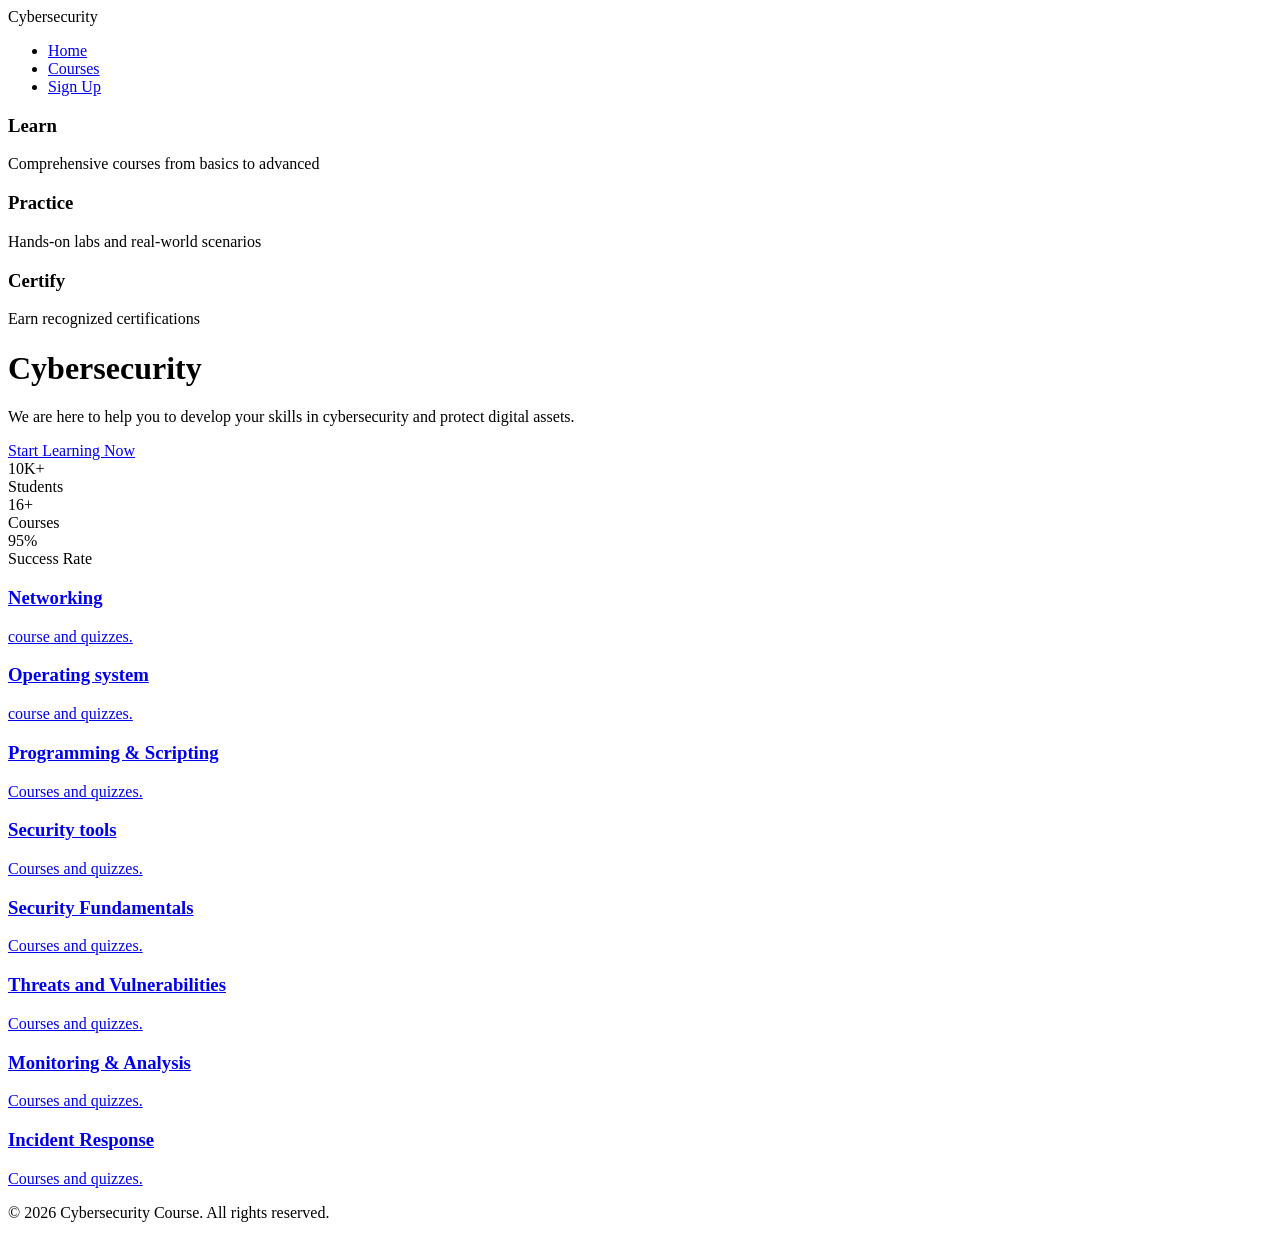
==== cybersecurity/index.html @ 394b128b "Initial commit for" ====
<!DOCTYPE html>
<html lang="en">
<head>
    <meta charset="UTF-8">
    <meta name="viewport" content="width=device-width, initial-scale=1.0">
    <title>Cybersecurity-course</title>
    <link rel="stylesheet" href="stylesheet.css">
</head>
<body>
    <nav class="navbar">
        <div class="logo">Cybersecurity</div>
        <ul class="nav-links">
            <li><a class="active" href="index.html">Home</a></li>
            <li><a href="course.html">Courses</a></li>
            <li><a href="login.html">Sign Up</a></li>
        </ul>
    </nav>

    <main class="hero-section">
        <div class="hero-left">
            <div class="feature-item">
                <div class="feature-icon"></div>
                <h3>Learn</h3>
                <p>Comprehensive courses from basics to advanced</p>
            </div>
            <div class="feature-item">
                <div class="feature-icon"></div>
                <h3>Practice</h3>
                <p>Hands-on labs and real-world scenarios</p>
            </div>
            <div class="feature-item">
                <div class="feature-icon"></div>
                <h3>Certify</h3>
                <p>Earn recognized certifications</p>
            </div>
        </div>

        <div class="hero-content">
            <h1>Cybersecurity</h1>
            <p>We are here to help you to develop your skills in cybersecurity and protect digital assets.</p>
            <a href="course.html" class="cta-btn">Start Learning Now</a>
        </div>

        <div class="hero-right">
            <div class="stat-box">
                <div class="stat-number">10K+</div>
                <div class="stat-label">Students</div>
            </div>
            <div class="stat-box">
                <div class="stat-number">16+</div>
                <div class="stat-label">Courses</div>
            </div>
            <div class="stat-box">
                <div class="stat-number">95%</div>
                <div class="stat-label">Success Rate</div>
            </div>
        </div>

        <div class="hero-image">
        </div>
    </main>

    <div class="card-container">
        <div class="lab-card">
            <a href="course.html" class="card">
                <h3>Networking</h3>
                <p>course and quizzes.</p>
            </a>
        </div>
        <div class="lab-card">
            <a href="course.html" class="card">
                <h3>Operating system</h3>
                <p>course and quizzes.</p>
            </a>
        </div>
        <div class="lab-card">
            <a href="course.html" class="card">
                <h3>Programming & Scripting</h3>
                <p>Courses and quizzes.</p>
            </a>
        </div>
        <div class="lab-card">
            <a href="course.html" class="card">
                <h3>Security tools</h3>
                <p>Courses and quizzes.</p>
            </a>
        </div>
        <div class="lab-card">
            <a href="course.html" class="card">
                <h3>Security Fundamentals</h3>
                <p>Courses and quizzes.</p>
            </a>
        </div>
        <div class="lab-card">
            <a href="course.html" class="card">
                <h3>Threats and Vulnerabilities</h3>
                <p>Courses and quizzes.</p>
            </a>
        </div>
        <div class="lab-card">
            <a href="course.html" class="card">
                <h3>Monitoring & Analysis</h3>
                <p>Courses and quizzes.</p>
            </a>
        </div>
        <div class="lab-card">
            <a href="course.html" class="card">
                <h3>Incident Response</h3>
                <p>Courses and quizzes.</p>
            </a>
        </div>
    </div>

    <footer>
        <p>&copy; 2026 Cybersecurity Course. All rights reserved.</p>
    </footer>
</body>
</html>
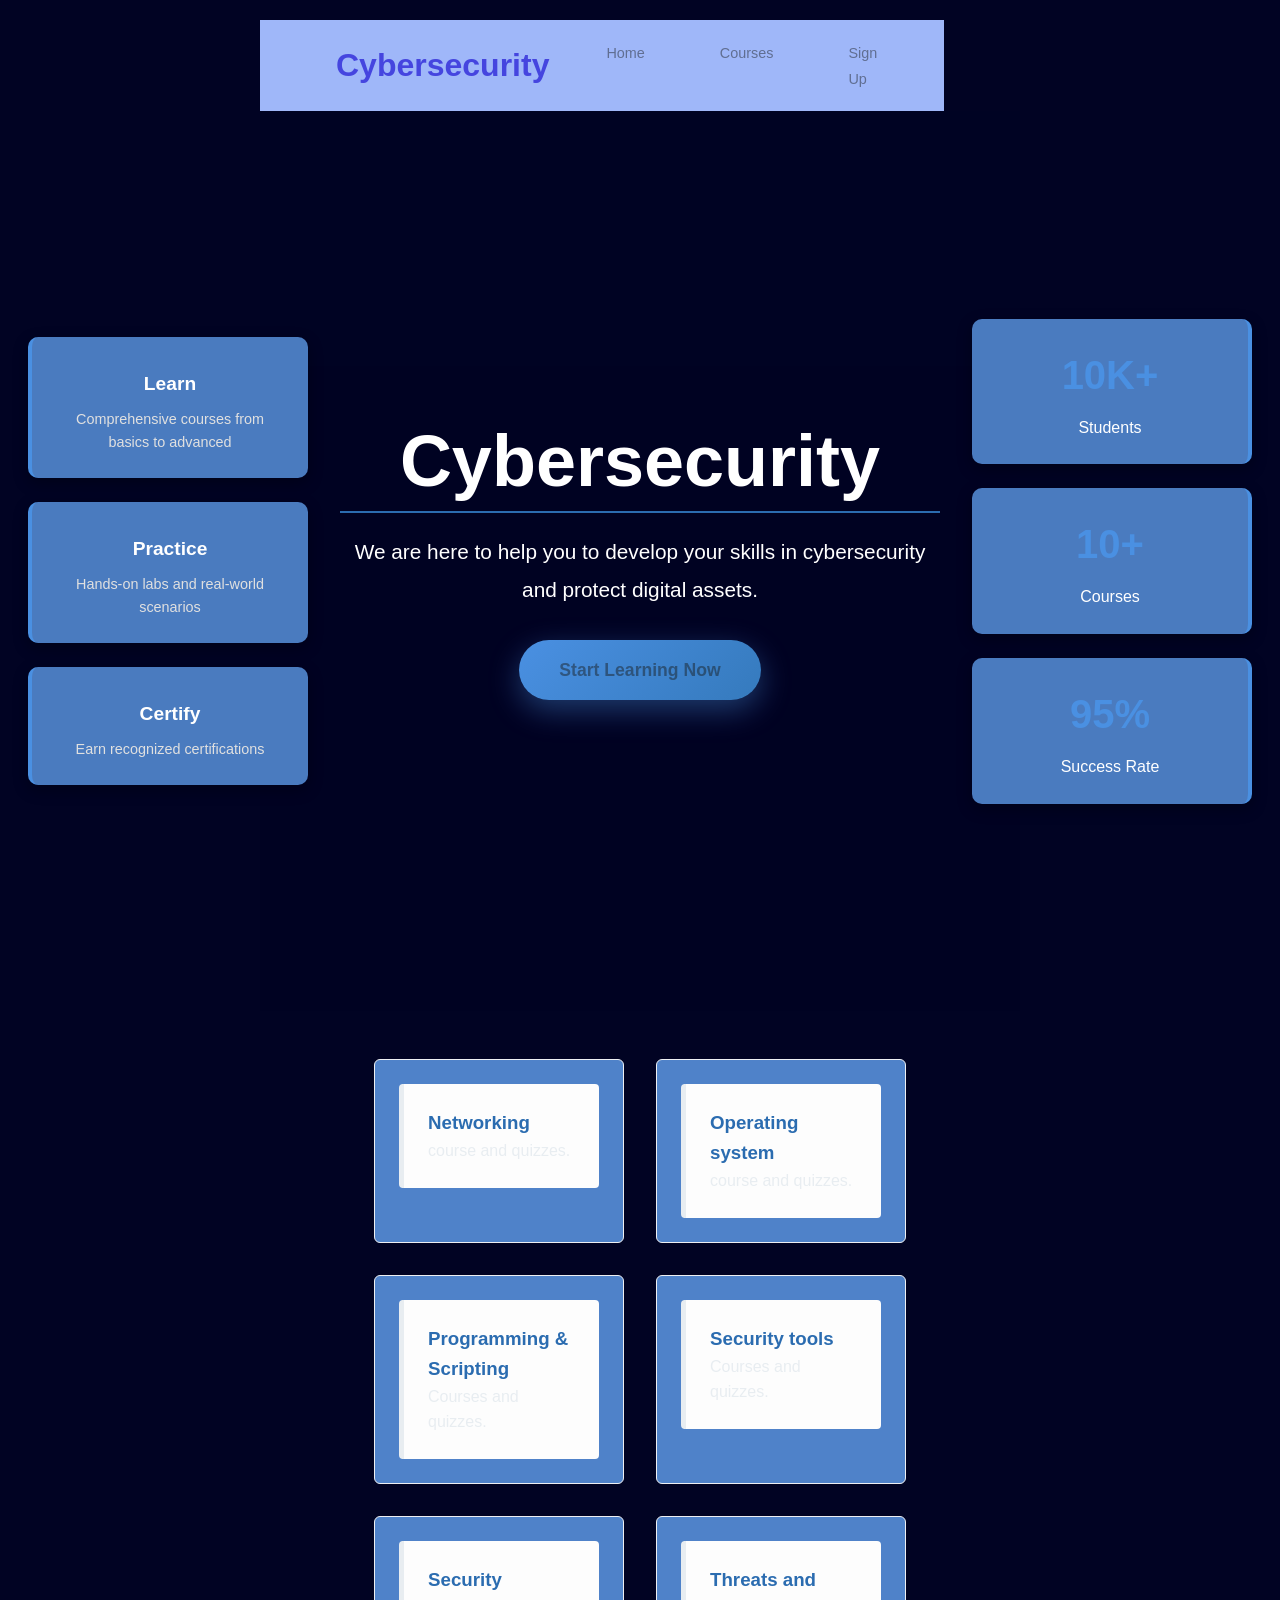
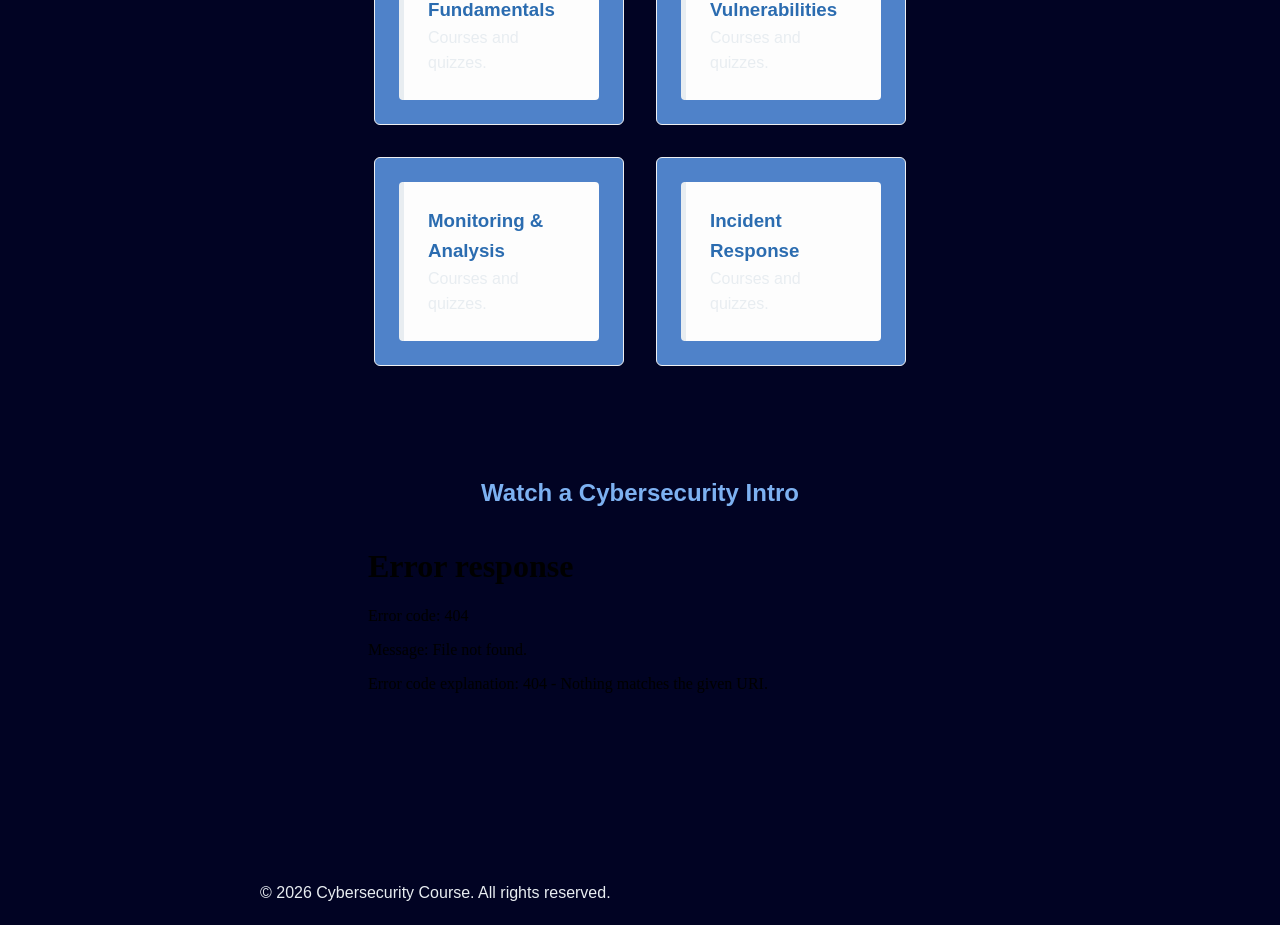
==== commit 69725d9d: "Refactor HTML structure and update stylesheets" ====
--- a/cybersecurity/index.html
+++ b/cybersecurity/index.html
@@ -4,17 +4,19 @@
     <meta charset="UTF-8">
     <meta name="viewport" content="width=device-width, initial-scale=1.0">
     <title>Cybersecurity-course</title>
-    <link rel="stylesheet" href="stylesheet.css">
+    <link rel="stylesheet" href="../css/stylesheet.css">
 </head>
 <body>
-    <nav class="navbar">
-        <div class="logo">Cybersecurity</div>
-        <ul class="nav-links">
-            <li><a class="active" href="index.html">Home</a></li>
-            <li><a href="course.html">Courses</a></li>
-            <li><a href="login.html">Sign Up</a></li>
-        </ul>
-    </nav>
+    <header class="site-header">
+        <nav class="navbar" aria-label="Main navigation">
+            <div class="logo">Cybersecurity</div>
+            <ul class="nav-links">
+                <li><a class="active" href="index.html">Home</a></li>
+                <li><a href="course.html">Courses</a></li>
+                <li><a href="login.html">Sign Up</a></li>
+            </ul>
+        </nav>
+    </header>
 
     <main class="hero-section">
         <div class="hero-left">
@@ -47,7 +49,7 @@
                 <div class="stat-label">Students</div>
             </div>
             <div class="stat-box">
-                <div class="stat-number">16+</div>
+                <div class="stat-number">10+</div>
                 <div class="stat-label">Courses</div>
             </div>
             <div class="stat-box">
@@ -111,7 +113,12 @@
         </div>
     </div>
 
-    <footer>
+    <section style="padding: 30px 20px; text-align: center;">
+        <h2 style="margin-bottom: 15px;">Watch a Cybersecurity Intro</h2>
+        <iframe width="560" height="315" src="../media/cybersecurity_introduction.mp4" title="Cybersecurity introduction video" frameborder="0" allow="accelerometer; autoplay; clipboard-write; encrypted-media; gyroscope; picture-in-picture; web-share" allowfullscreen style="max-width: 100%; border-radius: 10px;"></iframe>
+    </section>
+
+    <footer class="site-footer">
         <p>&copy; 2026 Cybersecurity Course. All rights reserved.</p>
     </footer>
 </body>
--- a/css/stylesheet.css
+++ b/css/stylesheet.css
@@ -0,0 +1,530 @@
+
+* {
+    margin: 0;
+    padding: 0;
+    box-sizing: border-box;
+    font-family: 'Segoe UI', Tahoma, Geneva, Verdana, sans-serif;
+    text-decoration: none;
+}
+.header{
+    background-color: #09151f;
+ text-align: center;
+ padding:20px;
+}
+
+dropdown-content {
+  display: none;
+  position: absolute;
+  background-color: #7793f833;
+  min-width: 160px;
+  box-shadow: 0px 8px 16px 0px rgba(236, 219, 219, 0.2);
+  z-index: 1;
+}
+.dropdown:hover .dropdown-content {
+  display: block;
+}
+.dropdown-content a {
+  color: black;
+  padding: 12px 16px;
+  text-decoration: none;
+  display: block;
+}
+body {
+
+    background-color: #010323; 
+    color: #112b89;
+}
+.navbar {
+  background-color: #9fb7f9; 
+
+  padding: 50px 80px;
+  display: flex;
+  justify-content:  space-between; 
+  font-family: sans-serif;
+  align-items: center;
+  gap: 2em;
+  text-decoration: none;
+  position: sticky;  
+  top: 0;           
+  width: 90%;  
+
+
+
+}
+nav ul {
+    list-style: none;
+    justify-content: space-between;
+    display: flex;
+    flex-direction: row;
+    text-decoration: none;
+
+
+}
+nav ul li{
+    margin-left: 25px;
+    margin-right: 25px;
+    
+
+}
+.dropdown-content {
+  display: none;
+  position: absolute;
+  list-style: none;
+  background: rgba(28, 90, 132, 0.651);
+  box-shadow: 0px 8px 16px rgba(28, 41, 158, 0.2);
+}
+
+
+
+.login-link {
+  display: flex;
+  align-items: center;}
+
+
+
+.navbar {
+    display: flex;
+    justify-content: space-between;
+    align-items: center;
+    padding: 20px 10%;
+}
+
+.logo {
+    font-size: 2rem;
+    font-weight: bold;
+    color: #4545df;
+}
+
+.nav-links {
+    list-style: none;
+    display: flex;
+    gap: 25px;
+    text-decoration: none;
+}
+
+.nav-links a {
+    text-decoration: none;
+    color: #b0b0b0;
+    font-size: 0.9rem;
+}
+a:link {
+ color: rgba(24, 27, 27, 0.461);
+}
+
+a:visited {
+ color: rgb(20, 35, 35);
+}
+
+a:hover {
+ color: rgb(105, 143, 255);
+ background-color: black;
+}
+
+a:active {
+ color: blue;
+}
+
+.nav-links li.active a {
+    color: #4a90e2; 
+    border-bottom: 2px solid #4a90e2;
+    padding-bottom: 5px;
+}
+
+
+.hero-section {
+    display: flex;
+    min-height: 100vh;
+    padding: 0 2rem;
+    background-image: url('cyber.jpg');
+    background-size: cover;
+    background-position: center;
+    position: relative;
+    align-items: center;
+    justify-content: center;
+    gap: 2rem;
+}
+
+.hero-section::before {
+    content: '';
+    position: absolute;
+    top: 0;
+    left: 0;
+    right: 0;
+    bottom: 0;
+    background: rgba(1, 3, 35, 0.75);
+    z-index: 1;
+}
+
+.hero-left {
+    flex: 0 0 280px;
+    display: flex;
+    flex-direction: column;
+    gap: 1.5rem;
+    z-index: 2;
+    position: relative;
+}
+
+.feature-item {
+    background: rgba(79, 130, 201, 0.95);
+    padding: 1.5rem;
+    border-radius: 10px;
+    text-align: center;
+    border-left: 4px solid #4a90e2;
+    transition: transform 0.3s ease, box-shadow 0.3s ease;
+    box-shadow: 0 5px 15px rgba(0, 0, 0, 0.3);
+}
+
+.feature-item:hover {
+    transform: translateX(10px);
+    box-shadow: 0 8px 25px rgba(74, 144, 226, 0.5);
+}
+
+.feature-icon {
+    font-size: 2.5rem;
+    margin-bottom: 0.5rem;
+}
+
+.feature-item h3 {
+    color: #ffffff;
+    margin-bottom: 0.5rem;
+    font-size: 1.2rem;
+}
+
+.feature-item p {
+    color: #e0e0e0;
+    font-size: 0.9rem;
+    margin: 0;
+}
+
+.hero-content {
+    flex: 0 0 auto;
+    display: flex;
+    flex-direction: column;
+    justify-content: center;
+    z-index: 2;
+    position: relative;
+    text-align: center;
+}
+
+.hero-content h1 {
+    font-size: 4.5rem;
+    margin-bottom: 20px;
+    line-height: 1.1;
+    color: #ffffff;
+}
+
+.hero-content p {
+    font-size: 1.3rem;
+    line-height: 1.8;
+    color: #ffffff;
+    max-width: 600px;
+    margin: 0 auto 2rem auto;
+}
+
+.cta-btn {
+    display: inline-block;
+    padding: 1rem 2.5rem;
+    background: linear-gradient(135deg, #4a90e2 0%, #357abd 100%);
+    color: white;
+    text-decoration: none;
+    border-radius: 50px;
+    font-size: 1.1rem;
+    font-weight: bold;
+    transition: all 0.3s ease;
+    box-shadow: 0 10px 30px rgba(74, 144, 226, 0.4);
+    width: fit-content;
+    margin: 0 auto;
+}
+
+.cta-btn:hover {
+    transform: translateY(-3px);
+    box-shadow: 0 15px 40px rgba(74, 144, 226, 0.6);
+    background: linear-gradient(135deg, #357abd 0%, #2a5a8f 100%);
+}
+
+.hero-right {
+    flex: 0 0 280px;
+    display: flex;
+    flex-direction: column;
+    gap: 1.5rem;
+    z-index: 2;
+    position: relative;
+}
+
+.stat-box {
+    background: rgba(79, 130, 201, 0.95);
+    padding: 1.5rem;
+    border-radius: 10px;
+    text-align: center;
+    border-right: 4px solid #4a90e2;
+    transition: transform 0.3s ease, box-shadow 0.3s ease;
+    box-shadow: 0 5px 15px rgba(0, 0, 0, 0.3);
+}
+
+.stat-box:hover {
+    transform: translateX(-10px);
+    box-shadow: 0 8px 25px rgba(74, 144, 226, 0.5);
+}
+
+.stat-number {
+    font-size: 2.5rem;
+    color: #4a90e2;
+    font-weight: bold;
+    margin-bottom: 0.5rem;
+}
+
+.stat-label {
+    color: #ffffff;
+    font-size: 1rem;
+    font-weight: 500;
+}
+
+.card-container {
+    display: flex;
+    flex-wrap: wrap;
+    gap: 2rem;
+    padding: 3rem 2rem;
+    justify-content: center;
+}
+
+.lab-card {
+    background: #4f82c9;
+    border: 1px solid #eef0f3;
+    border-radius: 6px;
+    padding: 1.5rem;
+    width: calc(25% - 1.5rem);
+    min-width: 250px;
+    transition: transform 0.3s ease, box-shadow 0.3s ease;
+}
+
+.lab-card:hover {
+    transform: translateY(-5px);
+    box-shadow: 0 8px 20px rgba(0, 0, 0, 0.3);
+}
+
+.lab-card a.card {
+    text-decoration: none;
+    color: inherit;
+    display: block;
+}
+
+
+
+
+
+
+.lang-code {
+    position: absolute;
+    top: -5px;
+    right: -5px;
+    background-color:rgb(224, 216, 200) ;
+}
+   
+
+
+.card-link::after {
+  content: "";
+  position: absolute;
+  top: 0;
+  right: 0;
+  bottom: 0;
+  left: 0;
+  z-index: 1; 
+}
+
+.hero-image {
+    display: none;
+}
+.corner-header {
+    position: absolute;
+    top:10px;
+    right: 10px;
+}
+.sidebar{
+    width: 300px;
+    background-color: #f9f9f9;
+    padding: 10px;
+    height: 100vh;
+    font-family: 'Segoe UI', Tahoma, Geneva, Verdana, sans-serif;
+}
+.sidebar ul{
+    list-style-type:disc;
+    margin: 0;
+    padding: 0;
+}
+.sidebar li a{
+    color: #f9f9f9;
+    padding: 8px 16px;
+    display: block;
+    text-decoration: none;
+    font-size: 16px;
+}
+.copyright{
+    text-align:bottom ;
+    color: #f9f9f9;
+
+}
+h1 {
+            color: #c0cfe3;
+            border-bottom: 2px solid #2b6cb0;
+            padding-bottom: 10px;
+            margin-bottom: 25px;
+    }
+h2 {
+            color: #7db1f1;
+            margin-top: 30px;
+        }
+h3 {
+            color: #2b6cb0;
+        }
+ hr {
+            border: 0;
+            height: 1px;
+            background: #e2e8f0;
+            margin: 30px 0;
+        }
+        table {
+            width: 100%;
+            border-collapse: collapse;
+            margin: 20px 0;
+            background: #fff;
+        }
+        th, td {
+            border: 1px solid #0a0f14;
+            padding: 12px;
+            text-align: left;
+            color: #010323;
+        }
+        th {
+            background-color: #e7f5fc;
+            color: #101c29;
+        }
+        blockquote {
+            background-color: #edf2f7;
+            border-left: 5px solid #4a5568;
+            margin: 20px 0;
+            padding: 15px 20px;
+            font-style: italic;
+        }
+        strong {
+            color: #5a81cf;
+        }
+        body {
+            font-family: -apple-system, BlinkMacSystemFont, "Segoe UI", Roboto, Helvetica, Arial, sans-serif;
+            line-height: 1.6;
+            color: #e8edf1;
+            max-width: 800px;
+            margin: 0 auto;
+            padding: 20px;
+
+        }
+        .quiz-container {
+            max-width: 600px;
+            margin: 0 auto;
+            background-color: #fff;
+            padding: 30px;
+            border-radius: 10px;
+            box-shadow: 0 4px 10px rgba(0,0,0,0.1);
+        }
+        .question-block {
+            background-color: #8db8e0;
+            padding: 20px;
+            margin-bottom: 20px;
+            border-radius: 8px;
+            border-left: 5px solid #3498db;
+        }
+        .question-text {
+            font-size: 1.1em;
+            font-weight: bold;
+            color: #0a171e;
+            margin-bottom: 15px;
+        }
+
+        .options-list {
+            list-style: none;
+            padding: 0;
+        }
+
+        .options-list li {
+            margin-bottom: 10px;
+        }
+
+        .options-list label {
+            display: block;
+            padding: 10px;
+            background-color: #0f356e;
+            border: 1px solid #ddd;
+            border-radius: 5px;
+            cursor: pointer;
+            transition: background-color 0.2s, border-color 0.2s;
+        }
+
+        .options-list label:hover {
+            background-color: #115f0b;
+        }
+
+        .options-list input[type="radio"] {
+            display: none;
+        }
+
+        .options-list input[type="radio"]:checked + span {
+            font-weight: bold;
+            color: #909995;
+        }
+
+        .submit-btn {
+            display: block;
+            width: 100%;
+            padding: 15px;
+            background-color: #27ae60;
+            color: rgb(244, 236, 233);
+            font-size: 1.2em;
+            border: none;
+            border-radius: 5px;
+            cursor: pointer;
+            text-align: center;
+            font-weight: bold;
+            margin-top: 20px;
+            text-decoration: none;
+            transition: background-color 0.2s;
+        }
+
+        .submit-btn:hover {
+            background-color: #2ecc71;
+        }
+
+        .results {
+            display: none;
+            background-color: #1c2322;
+            padding: 20px;
+            margin-top: 20px;
+            border-radius: 8px;
+            border: 1px solid #a3e4d7;
+            text-align: center;
+        }
+
+      
+        #submit:checked ~ .results {
+            display: block;
+        }
+
+        #submit:checked ~ .question-block {
+            pointer-events: none;
+            opacity: 0.8;
+        }
+
+        #submit:checked ~ .submit-btn {
+            display: none;
+        }
+
+        .answer-key {
+            text-align: left;
+            margin-top: 15px;
+            font-size: 0.95em;
+        }
+        .card {
+            padding: 1.5rem;
+            border-left: 5px solid;
+            border-radius: 4px;
+            background: #fdfdfd;
+        }
